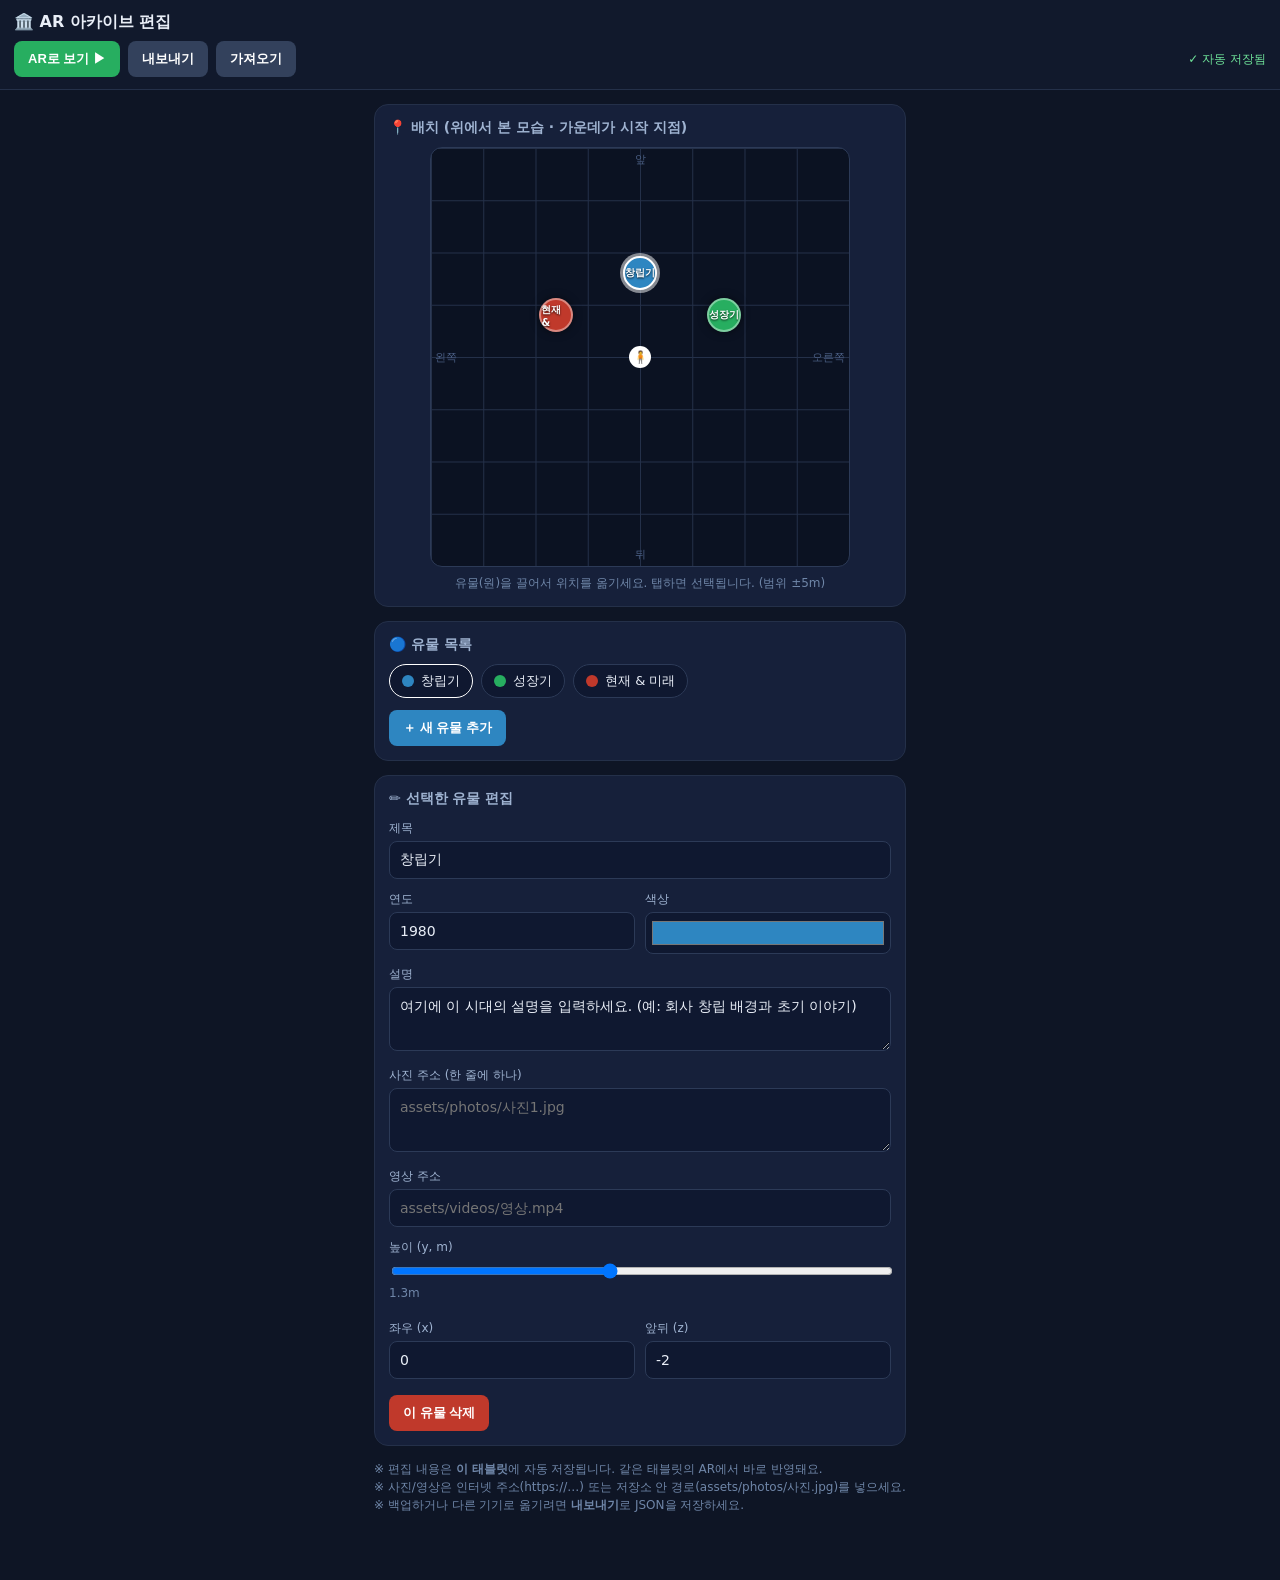
==== admin.html @ 9a2c1685 "feat: 웹 편집 화면(admin.html) + 데이터 저장소(data-store.js) - admin.html: 위에서 본 지도 드래그 배치, 유물 추가/삭제, 제목/연도/색/" ====
<!DOCTYPE html>
<html lang="ko">
<head>
  <meta charset="utf-8">
  <meta name="viewport" content="width=device-width, initial-scale=1, maximum-scale=1, user-scalable=no">
  <title>AR 아카이브 편집</title>
  <script src="js/data-store.js"></script>
  <style>
    * { box-sizing: border-box; -webkit-tap-highlight-color: transparent; }
    body { margin: 0; font-family: "Noto Sans KR", system-ui, sans-serif;
           background: #0e1525; color: #e9eef7; padding-bottom: 40px; }
    header { position: sticky; top: 0; z-index: 5; background: #11192c;
             padding: 12px 14px; display: flex; flex-wrap: wrap; gap: 8px; align-items: center;
             border-bottom: 1px solid #243049; }
    header h1 { font-size: 16px; margin: 0; flex: 1 1 100%; }
    .btn { border: 0; border-radius: 8px; padding: 9px 14px; font-size: 13px; font-weight: 700;
           color: #fff; background: #2E86C1; }
    .btn.gray { background: #33415c; }
    .btn.green { background: #27AE60; }
    .saved { font-size: 12px; color: #6fe39a; margin-left: auto; }

    .wrap { padding: 14px; max-width: 560px; margin: 0 auto; }
    .card { background: #16203a; border: 1px solid #243049; border-radius: 14px; padding: 14px; margin-bottom: 14px; }
    .card h2 { font-size: 14px; margin: 0 0 10px; color: #9fb3d1; }

    /* 배치 지도 */
    #map { position: relative; width: 100%; aspect-ratio: 1/1; max-width: 420px; margin: 0 auto;
           background:
             linear-gradient(#243049 1px, transparent 1px) 0 0/100% 12.5%,
             linear-gradient(90deg, #243049 1px, transparent 1px) 0 0/12.5% 100%,
             #0b1222;
           border: 1px solid #2c3a57; border-radius: 12px; touch-action: none; overflow: hidden; }
    #map .center { position: absolute; left: 50%; top: 50%; transform: translate(-50%,-50%);
                   width: 22px; height: 22px; border-radius: 50%; background: #fff;
                   display: grid; place-items: center; font-size: 12px; }
    #map .axis { position: absolute; color: #4a5e83; font-size: 11px; }
    #map .ax-f { top: 4px; left: 50%; transform: translateX(-50%); }
    #map .ax-b { bottom: 4px; left: 50%; transform: translateX(-50%); }
    #map .ax-l { left: 4px; top: 50%; transform: translateY(-50%); }
    #map .ax-r { right: 4px; top: 50%; transform: translateY(-50%); }
    .dot { position: absolute; width: 34px; height: 34px; border-radius: 50%;
           transform: translate(-50%,-50%); display: grid; place-items: center;
           font-size: 10px; font-weight: 700; color: #fff; cursor: grab;
           border: 2px solid rgba(255,255,255,.4); box-shadow: 0 0 8px rgba(0,0,0,.5); }
    .dot.sel { border-color: #fff; box-shadow: 0 0 0 3px rgba(255,255,255,.5); }
    .dot span { pointer-events: none; text-shadow: 0 1px 2px rgba(0,0,0,.8); }
    .hint { color: #6f86a8; font-size: 12px; text-align: center; margin: 8px 0 0; }

    /* 유물 목록 */
    .chips { display: flex; flex-wrap: wrap; gap: 8px; }
    .chip { border: 1px solid #2c3a57; border-radius: 999px; padding: 7px 12px; font-size: 13px;
            display: flex; align-items: center; gap: 7px; background: #0f1830; }
    .chip.sel { border-color: #fff; }
    .chip i { width: 12px; height: 12px; border-radius: 50%; display: inline-block; }

    /* 폼 */
    label { display: block; font-size: 12px; color: #9fb3d1; margin: 12px 0 4px; }
    input, textarea, select { width: 100%; background: #0f1830; border: 1px solid #2c3a57;
            border-radius: 8px; color: #e9eef7; padding: 10px; font-size: 14px; font-family: inherit; }
    textarea { resize: vertical; min-height: 64px; }
    .row { display: flex; gap: 10px; }
    .row > div { flex: 1; }
    input[type=color] { padding: 4px; height: 42px; }
    input[type=range] { padding: 0; }
    .danger { background: #c0392b; }
    .muted { color: #6f86a8; font-size: 12px; line-height: 1.5; }
  </style>
</head>
<body>
  <header>
    <h1>🏛️ AR 아카이브 편집</h1>
    <button class="btn green" id="ar-link">AR로 보기 ▶</button>
    <button class="btn gray" id="export">내보내기</button>
    <button class="btn gray" id="import">가져오기</button>
    <span class="saved" id="saved">✓ 자동 저장됨</span>
    <input type="file" id="file" accept="application/json" hidden>
  </header>

  <div class="wrap">
    <!-- 배치 지도 -->
    <div class="card">
      <h2>📍 배치 (위에서 본 모습 · 가운데가 시작 지점)</h2>
      <div id="map">
        <div class="center" title="시작 지점">🧍</div>
        <div class="axis ax-f">앞</div>
        <div class="axis ax-b">뒤</div>
        <div class="axis ax-l">왼쪽</div>
        <div class="axis ax-r">오른쪽</div>
      </div>
      <p class="hint">유물(원)을 끌어서 위치를 옮기세요. 탭하면 선택됩니다. (범위 ±5m)</p>
    </div>

    <!-- 유물 목록 -->
    <div class="card">
      <h2>🔵 유물 목록</h2>
      <div class="chips" id="chips"></div>
      <button class="btn" id="add" style="margin-top:12px;">＋ 새 유물 추가</button>
    </div>

    <!-- 선택된 유물 편집 -->
    <div class="card" id="editor">
      <h2>✏️ 선택한 유물 편집</h2>
      <div id="form"></div>
    </div>

    <p class="muted">
      ※ 편집 내용은 <b>이 태블릿</b>에 자동 저장됩니다. 같은 태블릿의 AR에서 바로 반영돼요.<br>
      ※ 사진/영상은 인터넷 주소(https://…) 또는 저장소 안 경로(assets/photos/사진.jpg)를 넣으세요.<br>
      ※ 백업하거나 다른 기기로 옮기려면 <b>내보내기</b>로 JSON을 저장하세요.
    </p>
  </div>

  <script>
    var RANGE = 5; // 지도 표시 범위 (±5m)
    var eras = Store.load();
    var selId = eras.length ? eras[0].id : null;

    var mapEl = document.getElementById('map');
    var chipsEl = document.getElementById('chips');
    var formEl = document.getElementById('form');
    var savedEl = document.getElementById('saved');

    function save() {
      Store.save(eras);
      savedEl.style.opacity = '1';
      savedEl.textContent = '✓ 자동 저장됨';
    }
    function sel() { return eras.find(function (e) { return e.id === selId; }); }

    /* ---------- 지도 ---------- */
    function xToPx(x) { return (x + RANGE) / (2 * RANGE) * mapEl.clientWidth; }
    function zToPy(z) { return (z + RANGE) / (2 * RANGE) * mapEl.clientHeight; }
    function pxToX(px) { return Math.max(-RANGE, Math.min(RANGE, px / mapEl.clientWidth * 2 * RANGE - RANGE)); }
    function pyToZ(py) { return Math.max(-RANGE, Math.min(RANGE, py / mapEl.clientHeight * 2 * RANGE - RANGE)); }

    function renderMap() {
      // 기존 dot 제거
      Array.prototype.slice.call(mapEl.querySelectorAll('.dot')).forEach(function (d) { d.remove(); });
      eras.forEach(function (e) {
        var dot = document.createElement('div');
        dot.className = 'dot' + (e.id === selId ? ' sel' : '');
        dot.style.background = e.color;
        dot.style.left = xToPx(e.x) + 'px';
        dot.style.top = zToPy(e.z) + 'px';
        dot.innerHTML = '<span>' + (e.title || '').slice(0, 4) + '</span>';
        attachDrag(dot, e);
        mapEl.appendChild(dot);
      });
    }

    function attachDrag(dot, e) {
      var dragging = false;
      dot.addEventListener('pointerdown', function (ev) {
        dragging = true; selId = e.id; dot.setPointerCapture(ev.pointerId);
        renderAll();
      });
      dot.addEventListener('pointermove', function (ev) {
        if (!dragging) return;
        var r = mapEl.getBoundingClientRect();
        e.x = +pxToX(ev.clientX - r.left).toFixed(2);
        e.z = +pyToZ(ev.clientY - r.top).toFixed(2);
        dot.style.left = xToPx(e.x) + 'px';
        dot.style.top = zToPy(e.z) + 'px';
        updatePosFields(e);
      });
      function end() { if (dragging) { dragging = false; save(); } }
      dot.addEventListener('pointerup', end);
      dot.addEventListener('pointercancel', end);
    }

    /* ---------- 목록 ---------- */
    function renderChips() {
      chipsEl.innerHTML = '';
      eras.forEach(function (e) {
        var c = document.createElement('div');
        c.className = 'chip' + (e.id === selId ? ' sel' : '');
        c.innerHTML = '<i style="background:' + e.color + '"></i>' + (e.title || '(제목없음)');
        c.addEventListener('click', function () { selId = e.id; renderAll(); });
        chipsEl.appendChild(c);
      });
    }

    /* ---------- 폼 ---------- */
    function updatePosFields(e) {
      var xf = document.getElementById('f-x'), zf = document.getElementById('f-z');
      if (xf) xf.value = e.x; if (zf) zf.value = e.z;
    }

    function renderForm() {
      var e = sel();
      if (!e) { formEl.innerHTML = '<p class="muted">유물을 추가하거나 선택하세요.</p>'; return; }
      formEl.innerHTML =
        '<label>제목</label><input id="f-title" value="' + esc(e.title) + '">' +
        '<div class="row"><div><label>연도</label><input id="f-year" value="' + esc(e.year) + '"></div>' +
        '<div><label>색상</label><input id="f-color" type="color" value="' + (e.color || '#2E86C1') + '"></div></div>' +
        '<label>설명</label><textarea id="f-text">' + esc(e.text) + '</textarea>' +
        '<label>사진 주소 (한 줄에 하나)</label><textarea id="f-images" placeholder="assets/photos/사진1.jpg">' + esc((e.images || []).join('\n')) + '</textarea>' +
        '<label>영상 주소</label><input id="f-video" value="' + esc(e.video) + '" placeholder="assets/videos/영상.mp4">' +
        '<div class="row"><div><label>높이 (y, m)</label><input id="f-y" type="range" min="0" max="3" step="0.1" value="' + (e.y || 1.4) + '"><div class="muted" id="f-y-val">' + (e.y || 1.4) + 'm</div></div></div>' +
        '<div class="row" style="margin-top:6px;"><div><label>좌우 (x)</label><input id="f-x" value="' + e.x + '" readonly></div><div><label>앞뒤 (z)</label><input id="f-z" value="' + e.z + '" readonly></div></div>' +
        '<button class="btn danger" id="del" style="margin-top:16px;">이 유물 삭제</button>';

      bind('f-title', 'title'); bind('f-year', 'year'); bind('f-text', 'text');
      bind('f-color', 'color', function () { renderMap(); renderChips(); });
      bind('f-video', 'video');
      document.getElementById('f-images').addEventListener('input', function () {
        e.images = this.value.split('\n').map(function (s) { return s.trim(); }).filter(Boolean); save();
      });
      var yEl = document.getElementById('f-y');
      yEl.addEventListener('input', function () {
        e.y = +this.value; document.getElementById('f-y-val').textContent = e.y + 'm'; save();
      });
      document.getElementById('del').addEventListener('click', function () {
        if (!confirm('"' + (e.title || '이 유물') + '" 을(를) 삭제할까요?')) return;
        eras = eras.filter(function (x) { return x.id !== e.id; });
        selId = eras.length ? eras[0].id : null; save(); renderAll();
      });
    }

    function bind(id, key, after) {
      var el = document.getElementById(id); if (!el) return;
      el.addEventListener('input', function () {
        var e = sel(); if (!e) return; e[key] = this.value; save();
        if (key === 'title') renderChips(), renderMap();
        if (after) after();
      });
    }

    function esc(s) { return String(s == null ? '' : s).replace(/[&<>"]/g, function (c) {
      return { '&': '&amp;', '<': '&lt;', '>': '&gt;', '"': '&quot;' }[c]; }); }

    function renderAll() { renderMap(); renderChips(); renderForm(); }

    /* ---------- 버튼 ---------- */
    document.getElementById('add').addEventListener('click', function () {
      var e = Store.blank(); eras.push(e); selId = e.id; save(); renderAll();
    });
    document.getElementById('ar-link').addEventListener('click', function () { location.href = 'ar.html'; });
    document.getElementById('export').addEventListener('click', function () {
      var blob = new Blob([JSON.stringify(eras, null, 2)], { type: 'application/json' });
      var a = document.createElement('a'); a.href = URL.createObjectURL(blob);
      a.download = 'ar-archive-content.json'; a.click();
    });
    document.getElementById('import').addEventListener('click', function () { document.getElementById('file').click(); });
    document.getElementById('file').addEventListener('change', function (ev) {
      var f = ev.target.files[0]; if (!f) return;
      var r = new FileReader();
      r.onload = function () {
        try {
          var d = JSON.parse(r.result);
          if (Array.isArray(d)) { eras = d; selId = eras.length ? eras[0].id : null; save(); renderAll(); alert('가져오기 완료'); }
          else alert('형식이 올바르지 않습니다.');
        } catch (e) { alert('JSON 읽기 실패: ' + e.message); }
      };
      r.readAsText(f);
    });

    window.addEventListener('resize', renderMap);
    renderAll();
  </script>
</body>
</html>
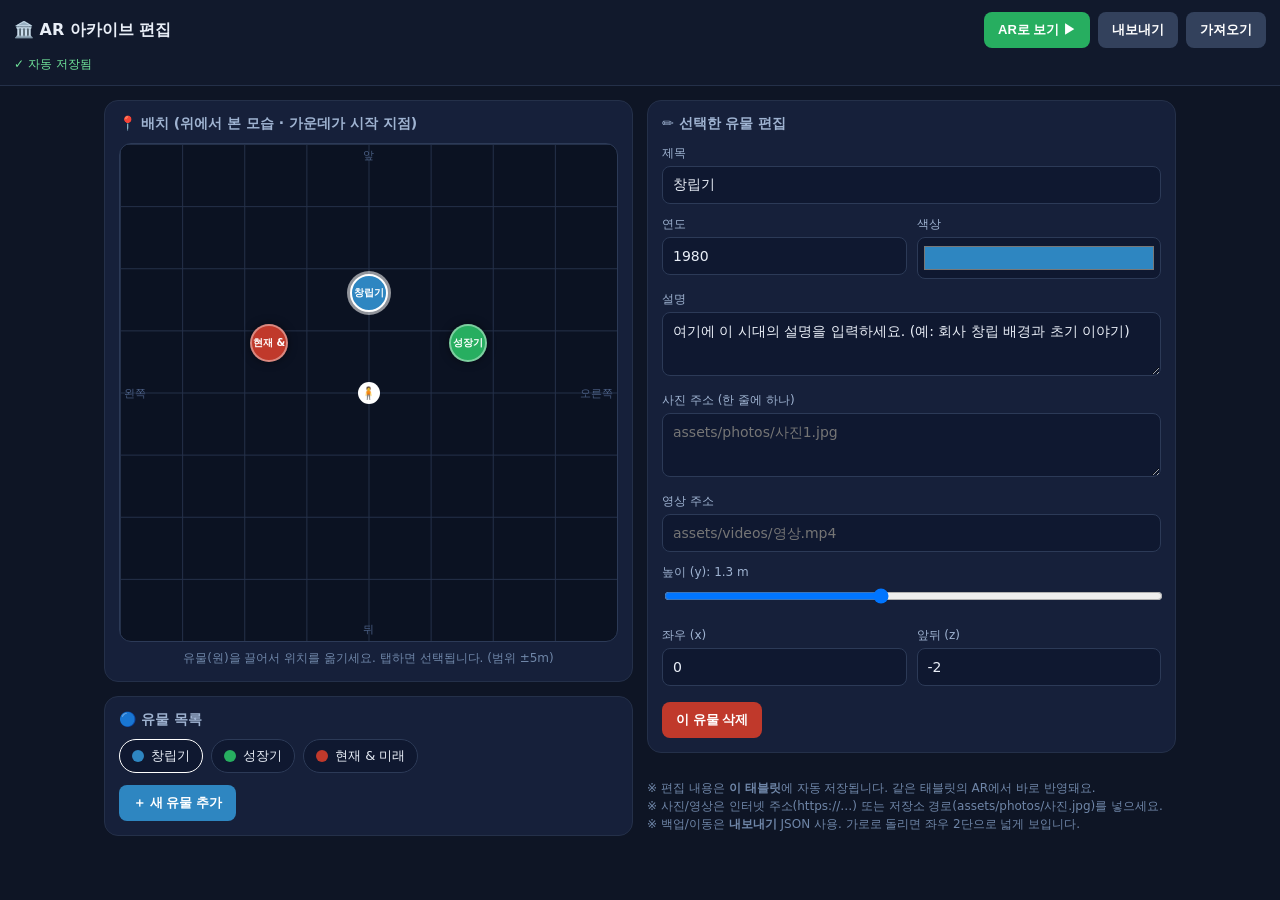
==== commit a623718d: "fix(admin): 드래그 정상화(지도 전체 포인터 처리) + 좌우 2단 레이아웃(지도/설정) - 드래그 중 dot 재생성으로 끊기던 버그 → 지도 컨테이너에서 포인터 캡처 처리" ====
--- a/admin.html
+++ b/admin.html
@@ -12,19 +12,23 @@
     header { position: sticky; top: 0; z-index: 5; background: #11192c;
              padding: 12px 14px; display: flex; flex-wrap: wrap; gap: 8px; align-items: center;
              border-bottom: 1px solid #243049; }
-    header h1 { font-size: 16px; margin: 0; flex: 1 1 100%; }
+    header h1 { font-size: 16px; margin: 0; flex: 1 1 auto; }
     .btn { border: 0; border-radius: 8px; padding: 9px 14px; font-size: 13px; font-weight: 700;
            color: #fff; background: #2E86C1; }
     .btn.gray { background: #33415c; }
     .btn.green { background: #27AE60; }
-    .saved { font-size: 12px; color: #6fe39a; margin-left: auto; }
-
-    .wrap { padding: 14px; max-width: 560px; margin: 0 auto; }
-    .card { background: #16203a; border: 1px solid #243049; border-radius: 14px; padding: 14px; margin-bottom: 14px; }
+    .saved { font-size: 12px; color: #6fe39a; flex: 1 1 100%; }
+
+    .layout { display: grid; grid-template-columns: 1fr 1fr; gap: 14px;
+              padding: 14px; max-width: 1100px; margin: 0 auto; align-items: start; }
+    @media (max-width: 760px) { .layout { grid-template-columns: 1fr; } }
+    .col { display: flex; flex-direction: column; gap: 14px; }
+
+    .card { background: #16203a; border: 1px solid #243049; border-radius: 14px; padding: 14px; }
     .card h2 { font-size: 14px; margin: 0 0 10px; color: #9fb3d1; }
 
     /* 배치 지도 */
-    #map { position: relative; width: 100%; aspect-ratio: 1/1; max-width: 420px; margin: 0 auto;
+    #map { position: relative; width: 100%; aspect-ratio: 1/1;
            background:
              linear-gradient(#243049 1px, transparent 1px) 0 0/100% 12.5%,
              linear-gradient(90deg, #243049 1px, transparent 1px) 0 0/12.5% 100%,
@@ -32,28 +36,26 @@
            border: 1px solid #2c3a57; border-radius: 12px; touch-action: none; overflow: hidden; }
     #map .center { position: absolute; left: 50%; top: 50%; transform: translate(-50%,-50%);
                    width: 22px; height: 22px; border-radius: 50%; background: #fff;
-                   display: grid; place-items: center; font-size: 12px; }
-    #map .axis { position: absolute; color: #4a5e83; font-size: 11px; }
+                   display: grid; place-items: center; font-size: 12px; pointer-events: none; }
+    #map .axis { position: absolute; color: #4a5e83; font-size: 11px; pointer-events: none; }
     #map .ax-f { top: 4px; left: 50%; transform: translateX(-50%); }
     #map .ax-b { bottom: 4px; left: 50%; transform: translateX(-50%); }
     #map .ax-l { left: 4px; top: 50%; transform: translateY(-50%); }
     #map .ax-r { right: 4px; top: 50%; transform: translateY(-50%); }
-    .dot { position: absolute; width: 34px; height: 34px; border-radius: 50%;
+    .dot { position: absolute; width: 38px; height: 38px; border-radius: 50%;
            transform: translate(-50%,-50%); display: grid; place-items: center;
-           font-size: 10px; font-weight: 700; color: #fff; cursor: grab;
-           border: 2px solid rgba(255,255,255,.4); box-shadow: 0 0 8px rgba(0,0,0,.5); }
-    .dot.sel { border-color: #fff; box-shadow: 0 0 0 3px rgba(255,255,255,.5); }
-    .dot span { pointer-events: none; text-shadow: 0 1px 2px rgba(0,0,0,.8); }
+           font-size: 10px; font-weight: 700; color: #fff;
+           border: 2px solid rgba(255,255,255,.4); box-shadow: 0 0 8px rgba(0,0,0,.5);
+           pointer-events: none; }
+    .dot.sel { border-color: #fff; box-shadow: 0 0 0 3px rgba(255,255,255,.55); }
     .hint { color: #6f86a8; font-size: 12px; text-align: center; margin: 8px 0 0; }
 
-    /* 유물 목록 */
     .chips { display: flex; flex-wrap: wrap; gap: 8px; }
     .chip { border: 1px solid #2c3a57; border-radius: 999px; padding: 7px 12px; font-size: 13px;
             display: flex; align-items: center; gap: 7px; background: #0f1830; }
     .chip.sel { border-color: #fff; }
     .chip i { width: 12px; height: 12px; border-radius: 50%; display: inline-block; }
 
-    /* 폼 */
     label { display: block; font-size: 12px; color: #9fb3d1; margin: 12px 0 4px; }
     input, textarea, select { width: 100%; background: #0f1830; border: 1px solid #2c3a57;
             border-radius: 8px; color: #e9eef7; padding: 10px; font-size: 14px; font-family: inherit; }
@@ -76,65 +78,64 @@
     <input type="file" id="file" accept="application/json" hidden>
   </header>
 
-  <div class="wrap">
-    <!-- 배치 지도 -->
-    <div class="card">
-      <h2>📍 배치 (위에서 본 모습 · 가운데가 시작 지점)</h2>
-      <div id="map">
-        <div class="center" title="시작 지점">🧍</div>
-        <div class="axis ax-f">앞</div>
-        <div class="axis ax-b">뒤</div>
-        <div class="axis ax-l">왼쪽</div>
-        <div class="axis ax-r">오른쪽</div>
+  <div class="layout">
+    <!-- 왼쪽: 배치 지도 + 목록 -->
+    <div class="col">
+      <div class="card">
+        <h2>📍 배치 (위에서 본 모습 · 가운데가 시작 지점)</h2>
+        <div id="map">
+          <div class="center" title="시작 지점">🧍</div>
+          <div class="axis ax-f">앞</div>
+          <div class="axis ax-b">뒤</div>
+          <div class="axis ax-l">왼쪽</div>
+          <div class="axis ax-r">오른쪽</div>
+        </div>
+        <p class="hint">유물(원)을 끌어서 위치를 옮기세요. 탭하면 선택됩니다. (범위 ±5m)</p>
       </div>
-      <p class="hint">유물(원)을 끌어서 위치를 옮기세요. 탭하면 선택됩니다. (범위 ±5m)</p>
+
+      <div class="card">
+        <h2>🔵 유물 목록</h2>
+        <div class="chips" id="chips"></div>
+        <button class="btn" id="add" style="margin-top:12px;">＋ 새 유물 추가</button>
+      </div>
     </div>
 
-    <!-- 유물 목록 -->
-    <div class="card">
-      <h2>🔵 유물 목록</h2>
-      <div class="chips" id="chips"></div>
-      <button class="btn" id="add" style="margin-top:12px;">＋ 새 유물 추가</button>
+    <!-- 오른쪽: 선택한 유물 편집 -->
+    <div class="col">
+      <div class="card">
+        <h2>✏️ 선택한 유물 편집</h2>
+        <div id="form"></div>
+      </div>
+      <p class="muted">
+        ※ 편집 내용은 <b>이 태블릿</b>에 자동 저장됩니다. 같은 태블릿의 AR에서 바로 반영돼요.<br>
+        ※ 사진/영상은 인터넷 주소(https://…) 또는 저장소 경로(assets/photos/사진.jpg)를 넣으세요.<br>
+        ※ 백업/이동은 <b>내보내기</b> JSON 사용. 가로로 돌리면 좌우 2단으로 넓게 보입니다.
+      </p>
     </div>
-
-    <!-- 선택된 유물 편집 -->
-    <div class="card" id="editor">
-      <h2>✏️ 선택한 유물 편집</h2>
-      <div id="form"></div>
-    </div>
-
-    <p class="muted">
-      ※ 편집 내용은 <b>이 태블릿</b>에 자동 저장됩니다. 같은 태블릿의 AR에서 바로 반영돼요.<br>
-      ※ 사진/영상은 인터넷 주소(https://…) 또는 저장소 안 경로(assets/photos/사진.jpg)를 넣으세요.<br>
-      ※ 백업하거나 다른 기기로 옮기려면 <b>내보내기</b>로 JSON을 저장하세요.
-    </p>
   </div>
 
   <script>
-    var RANGE = 5; // 지도 표시 범위 (±5m)
+    var RANGE = 5;
     var eras = Store.load();
     var selId = eras.length ? eras[0].id : null;
+    var dragEra = null;
 
     var mapEl = document.getElementById('map');
     var chipsEl = document.getElementById('chips');
     var formEl = document.getElementById('form');
     var savedEl = document.getElementById('saved');
 
-    function save() {
-      Store.save(eras);
-      savedEl.style.opacity = '1';
-      savedEl.textContent = '✓ 자동 저장됨';
-    }
+    function save() { Store.save(eras); savedEl.textContent = '✓ 자동 저장됨'; }
     function sel() { return eras.find(function (e) { return e.id === selId; }); }
-
-    /* ---------- 지도 ---------- */
+    function esc(s) { return String(s == null ? '' : s).replace(/[&<>"]/g, function (c) {
+      return { '&': '&amp;', '<': '&lt;', '>': '&gt;', '"': '&quot;' }[c]; }); }
+
     function xToPx(x) { return (x + RANGE) / (2 * RANGE) * mapEl.clientWidth; }
     function zToPy(z) { return (z + RANGE) / (2 * RANGE) * mapEl.clientHeight; }
     function pxToX(px) { return Math.max(-RANGE, Math.min(RANGE, px / mapEl.clientWidth * 2 * RANGE - RANGE)); }
     function pyToZ(py) { return Math.max(-RANGE, Math.min(RANGE, py / mapEl.clientHeight * 2 * RANGE - RANGE)); }
 
     function renderMap() {
-      // 기존 dot 제거
       Array.prototype.slice.call(mapEl.querySelectorAll('.dot')).forEach(function (d) { d.remove(); });
       eras.forEach(function (e) {
         var dot = document.createElement('div');
@@ -142,45 +143,47 @@
         dot.style.background = e.color;
         dot.style.left = xToPx(e.x) + 'px';
         dot.style.top = zToPy(e.z) + 'px';
-        dot.innerHTML = '<span>' + (e.title || '').slice(0, 4) + '</span>';
-        attachDrag(dot, e);
+        dot.textContent = (e.title || '').slice(0, 4);
         mapEl.appendChild(dot);
       });
     }
 
-    function attachDrag(dot, e) {
-      var dragging = false;
-      dot.addEventListener('pointerdown', function (ev) {
-        dragging = true; selId = e.id; dot.setPointerCapture(ev.pointerId);
-        renderAll();
-      });
-      dot.addEventListener('pointermove', function (ev) {
-        if (!dragging) return;
-        var r = mapEl.getBoundingClientRect();
-        e.x = +pxToX(ev.clientX - r.left).toFixed(2);
-        e.z = +pyToZ(ev.clientY - r.top).toFixed(2);
-        dot.style.left = xToPx(e.x) + 'px';
-        dot.style.top = zToPy(e.z) + 'px';
-        updatePosFields(e);
-      });
-      function end() { if (dragging) { dragging = false; save(); } }
-      dot.addEventListener('pointerup', end);
-      dot.addEventListener('pointercancel', end);
-    }
-
-    /* ---------- 목록 ---------- */
+    /* 지도 전체에서 드래그 처리 (원을 직접 만지지 않아도 됨) */
+    mapEl.addEventListener('pointerdown', function (ev) {
+      var r = mapEl.getBoundingClientRect();
+      var px = ev.clientX - r.left, py = ev.clientY - r.top;
+      var hit = null, best = 1e9;
+      eras.forEach(function (e) {
+        var d = Math.hypot(xToPx(e.x) - px, zToPy(e.z) - py);
+        if (d < 30 && d < best) { best = d; hit = e; }
+      });
+      if (!hit) return;
+      dragEra = hit; selId = hit.id;
+      mapEl.setPointerCapture(ev.pointerId);
+      renderChips(); renderForm(); renderMap();
+    });
+    mapEl.addEventListener('pointermove', function (ev) {
+      if (!dragEra) return;
+      var r = mapEl.getBoundingClientRect();
+      dragEra.x = +pxToX(ev.clientX - r.left).toFixed(2);
+      dragEra.z = +pyToZ(ev.clientY - r.top).toFixed(2);
+      renderMap(); updatePosFields(dragEra);
+    });
+    function endDrag() { if (dragEra) { dragEra = null; save(); } }
+    mapEl.addEventListener('pointerup', endDrag);
+    mapEl.addEventListener('pointercancel', endDrag);
+
     function renderChips() {
       chipsEl.innerHTML = '';
       eras.forEach(function (e) {
         var c = document.createElement('div');
         c.className = 'chip' + (e.id === selId ? ' sel' : '');
-        c.innerHTML = '<i style="background:' + e.color + '"></i>' + (e.title || '(제목없음)');
+        c.innerHTML = '<i style="background:' + e.color + '"></i>' + esc(e.title || '(제목없음)');
         c.addEventListener('click', function () { selId = e.id; renderAll(); });
         chipsEl.appendChild(c);
       });
     }
 
-    /* ---------- 폼 ---------- */
     function updatePosFields(e) {
       var xf = document.getElementById('f-x'), zf = document.getElementById('f-z');
       if (xf) xf.value = e.x; if (zf) zf.value = e.z;
@@ -196,19 +199,20 @@
         '<label>설명</label><textarea id="f-text">' + esc(e.text) + '</textarea>' +
         '<label>사진 주소 (한 줄에 하나)</label><textarea id="f-images" placeholder="assets/photos/사진1.jpg">' + esc((e.images || []).join('\n')) + '</textarea>' +
         '<label>영상 주소</label><input id="f-video" value="' + esc(e.video) + '" placeholder="assets/videos/영상.mp4">' +
-        '<div class="row"><div><label>높이 (y, m)</label><input id="f-y" type="range" min="0" max="3" step="0.1" value="' + (e.y || 1.4) + '"><div class="muted" id="f-y-val">' + (e.y || 1.4) + 'm</div></div></div>' +
+        '<label>높이 (y): <span id="f-y-val">' + (e.y || 1.4) + '</span> m</label><input id="f-y" type="range" min="0" max="3" step="0.1" value="' + (e.y || 1.4) + '">' +
         '<div class="row" style="margin-top:6px;"><div><label>좌우 (x)</label><input id="f-x" value="' + e.x + '" readonly></div><div><label>앞뒤 (z)</label><input id="f-z" value="' + e.z + '" readonly></div></div>' +
         '<button class="btn danger" id="del" style="margin-top:16px;">이 유물 삭제</button>';
 
-      bind('f-title', 'title'); bind('f-year', 'year'); bind('f-text', 'text');
+      bind('f-title', 'title', function () { renderChips(); renderMap(); });
+      bind('f-year', 'year');
+      bind('f-text', 'text');
       bind('f-color', 'color', function () { renderMap(); renderChips(); });
       bind('f-video', 'video');
       document.getElementById('f-images').addEventListener('input', function () {
         e.images = this.value.split('\n').map(function (s) { return s.trim(); }).filter(Boolean); save();
       });
-      var yEl = document.getElementById('f-y');
-      yEl.addEventListener('input', function () {
-        e.y = +this.value; document.getElementById('f-y-val').textContent = e.y + 'm'; save();
+      document.getElementById('f-y').addEventListener('input', function () {
+        e.y = +this.value; document.getElementById('f-y-val').textContent = e.y; save();
       });
       document.getElementById('del').addEventListener('click', function () {
         if (!confirm('"' + (e.title || '이 유물') + '" 을(를) 삭제할까요?')) return;
@@ -220,18 +224,12 @@
     function bind(id, key, after) {
       var el = document.getElementById(id); if (!el) return;
       el.addEventListener('input', function () {
-        var e = sel(); if (!e) return; e[key] = this.value; save();
-        if (key === 'title') renderChips(), renderMap();
-        if (after) after();
-      });
-    }
-
-    function esc(s) { return String(s == null ? '' : s).replace(/[&<>"]/g, function (c) {
-      return { '&': '&amp;', '<': '&lt;', '>': '&gt;', '"': '&quot;' }[c]; }); }
+        var e = sel(); if (!e) return; e[key] = this.value; save(); if (after) after();
+      });
+    }
 
     function renderAll() { renderMap(); renderChips(); renderForm(); }
 
-    /* ---------- 버튼 ---------- */
     document.getElementById('add').addEventListener('click', function () {
       var e = Store.blank(); eras.push(e); selId = e.id; save(); renderAll();
     });
@@ -257,6 +255,8 @@
 
     window.addEventListener('resize', renderMap);
     renderAll();
+    // 레이아웃 확정 후 좌표 재계산
+    setTimeout(renderMap, 100);
   </script>
 </body>
 </html>
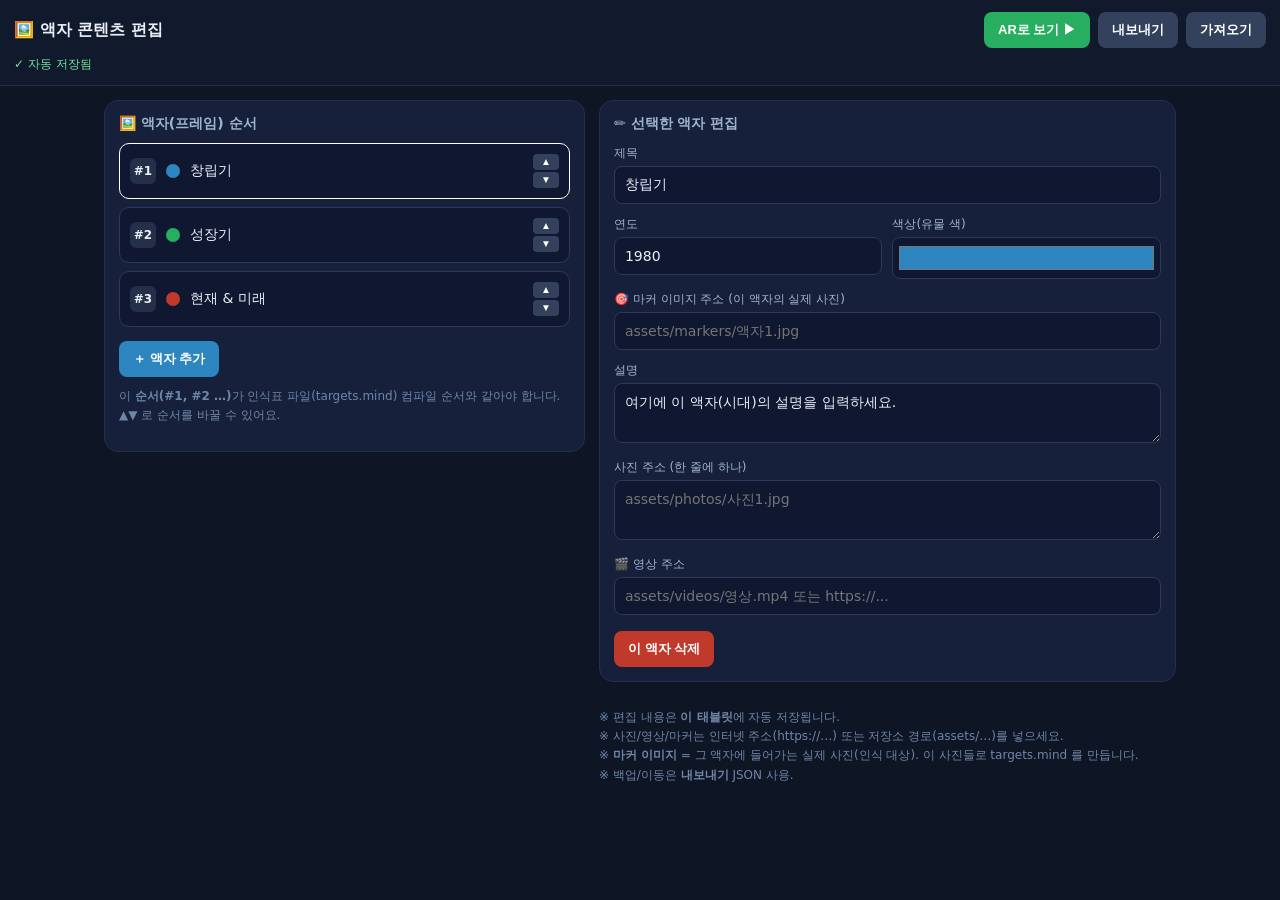
==== commit b8f56e5f: "feat: 마커(액자) AR로 전환 — MindAR 이미지 인식 + 영상 재생 - ar.html: MindAR 이미지 트래킹. 액자 비추면 targetFound→내용 팝업 - ma" ====
--- a/admin.html
+++ b/admin.html
@@ -3,7 +3,7 @@
 <head>
   <meta charset="utf-8">
   <meta name="viewport" content="width=device-width, initial-scale=1, maximum-scale=1, user-scalable=no">
-  <title>AR 아카이브 편집</title>
+  <title>AR 아카이브 편집 (액자/마커)</title>
   <script src="js/data-store.js"></script>
   <style>
     * { box-sizing: border-box; -webkit-tap-highlight-color: transparent; }
@@ -13,64 +13,43 @@
              padding: 12px 14px; display: flex; flex-wrap: wrap; gap: 8px; align-items: center;
              border-bottom: 1px solid #243049; }
     header h1 { font-size: 16px; margin: 0; flex: 1 1 auto; }
-    .btn { border: 0; border-radius: 8px; padding: 9px 14px; font-size: 13px; font-weight: 700;
-           color: #fff; background: #2E86C1; }
+    .btn { border: 0; border-radius: 8px; padding: 9px 14px; font-size: 13px; font-weight: 700; color: #fff; background: #2E86C1; }
     .btn.gray { background: #33415c; }
     .btn.green { background: #27AE60; }
+    .btn.sm { padding: 5px 9px; font-size: 13px; }
     .saved { font-size: 12px; color: #6fe39a; flex: 1 1 100%; }
 
-    .layout { display: grid; grid-template-columns: 1fr 1fr; gap: 14px;
-              padding: 14px; max-width: 1100px; margin: 0 auto; align-items: start; }
+    .layout { display: grid; grid-template-columns: 1fr 1.2fr; gap: 14px; padding: 14px; max-width: 1100px; margin: 0 auto; align-items: start; }
     @media (max-width: 760px) { .layout { grid-template-columns: 1fr; } }
     .col { display: flex; flex-direction: column; gap: 14px; }
-
     .card { background: #16203a; border: 1px solid #243049; border-radius: 14px; padding: 14px; }
     .card h2 { font-size: 14px; margin: 0 0 10px; color: #9fb3d1; }
 
-    /* 배치 지도 */
-    #map { position: relative; width: 100%; aspect-ratio: 1/1;
-           background:
-             linear-gradient(#243049 1px, transparent 1px) 0 0/100% 12.5%,
-             linear-gradient(90deg, #243049 1px, transparent 1px) 0 0/12.5% 100%,
-             #0b1222;
-           border: 1px solid #2c3a57; border-radius: 12px; touch-action: none; overflow: hidden; }
-    #map .center { position: absolute; left: 50%; top: 50%; transform: translate(-50%,-50%);
-                   width: 22px; height: 22px; border-radius: 50%; background: #fff;
-                   display: grid; place-items: center; font-size: 12px; pointer-events: none; }
-    #map .axis { position: absolute; color: #4a5e83; font-size: 11px; pointer-events: none; }
-    #map .ax-f { top: 4px; left: 50%; transform: translateX(-50%); }
-    #map .ax-b { bottom: 4px; left: 50%; transform: translateX(-50%); }
-    #map .ax-l { left: 4px; top: 50%; transform: translateY(-50%); }
-    #map .ax-r { right: 4px; top: 50%; transform: translateY(-50%); }
-    .dot { position: absolute; width: 38px; height: 38px; border-radius: 50%;
-           transform: translate(-50%,-50%); display: grid; place-items: center;
-           font-size: 10px; font-weight: 700; color: #fff;
-           border: 2px solid rgba(255,255,255,.4); box-shadow: 0 0 8px rgba(0,0,0,.5);
-           pointer-events: none; }
-    .dot.sel { border-color: #fff; box-shadow: 0 0 0 3px rgba(255,255,255,.55); }
-    .hint { color: #6f86a8; font-size: 12px; text-align: center; margin: 8px 0 0; }
-
-    .chips { display: flex; flex-wrap: wrap; gap: 8px; }
-    .chip { border: 1px solid #2c3a57; border-radius: 999px; padding: 7px 12px; font-size: 13px;
-            display: flex; align-items: center; gap: 7px; background: #0f1830; }
-    .chip.sel { border-color: #fff; }
-    .chip i { width: 12px; height: 12px; border-radius: 50%; display: inline-block; }
+    /* 프레임 목록 */
+    .frame { display: flex; align-items: center; gap: 10px; padding: 10px; border: 1px solid #2c3a57;
+             border-radius: 10px; background: #0f1830; margin-bottom: 8px; }
+    .frame.sel { border-color: #fff; }
+    .frame .idx { width: 26px; height: 26px; flex: none; border-radius: 6px; background: #243049;
+                  display: grid; place-items: center; font-size: 12px; font-weight: 700; }
+    .frame .dot { width: 14px; height: 14px; border-radius: 50%; flex: none; }
+    .frame .nm { flex: 1; font-size: 14px; overflow: hidden; text-overflow: ellipsis; white-space: nowrap; }
+    .frame .ord { display: flex; flex-direction: column; gap: 2px; }
+    .frame .ord button { border: 0; background: #33415c; color: #fff; border-radius: 4px; width: 26px; height: 16px; font-size: 10px; line-height: 1; }
 
     label { display: block; font-size: 12px; color: #9fb3d1; margin: 12px 0 4px; }
-    input, textarea, select { width: 100%; background: #0f1830; border: 1px solid #2c3a57;
-            border-radius: 8px; color: #e9eef7; padding: 10px; font-size: 14px; font-family: inherit; }
-    textarea { resize: vertical; min-height: 64px; }
-    .row { display: flex; gap: 10px; }
-    .row > div { flex: 1; }
+    input, textarea { width: 100%; background: #0f1830; border: 1px solid #2c3a57; border-radius: 8px;
+            color: #e9eef7; padding: 10px; font-size: 14px; font-family: inherit; }
+    textarea { resize: vertical; min-height: 60px; }
+    .row { display: flex; gap: 10px; } .row > div { flex: 1; }
     input[type=color] { padding: 4px; height: 42px; }
-    input[type=range] { padding: 0; }
     .danger { background: #c0392b; }
-    .muted { color: #6f86a8; font-size: 12px; line-height: 1.5; }
+    .muted { color: #6f86a8; font-size: 12px; line-height: 1.6; }
+    .thumb { max-width: 100%; max-height: 120px; border-radius: 8px; margin-top: 6px; display: none; }
   </style>
 </head>
 <body>
   <header>
-    <h1>🏛️ AR 아카이브 편집</h1>
+    <h1>🖼️ 액자 콘텐츠 편집</h1>
     <button class="btn green" id="ar-link">AR로 보기 ▶</button>
     <button class="btn gray" id="export">내보내기</button>
     <button class="btn gray" id="import">가져오기</button>
@@ -79,146 +58,112 @@
   </header>
 
   <div class="layout">
-    <!-- 왼쪽: 배치 지도 + 목록 -->
+    <!-- 왼쪽: 프레임 순서 -->
     <div class="col">
       <div class="card">
-        <h2>📍 배치 (위에서 본 모습 · 가운데가 시작 지점)</h2>
-        <div id="map">
-          <div class="center" title="시작 지점">🧍</div>
-          <div class="axis ax-f">앞</div>
-          <div class="axis ax-b">뒤</div>
-          <div class="axis ax-l">왼쪽</div>
-          <div class="axis ax-r">오른쪽</div>
-        </div>
-        <p class="hint">유물(원)을 끌어서 위치를 옮기세요. 탭하면 선택됩니다. (범위 ±5m)</p>
-      </div>
-
-      <div class="card">
-        <h2>🔵 유물 목록</h2>
-        <div class="chips" id="chips"></div>
-        <button class="btn" id="add" style="margin-top:12px;">＋ 새 유물 추가</button>
+        <h2>🖼️ 액자(프레임) 순서</h2>
+        <div id="list"></div>
+        <button class="btn" id="add" style="margin-top:6px;">＋ 액자 추가</button>
+        <p class="muted" style="margin-top:10px;">
+          이 <b>순서(#1, #2 …)</b>가 인식표 파일(targets.mind) 컴파일 순서와 같아야 합니다.<br>
+          ▲▼ 로 순서를 바꿀 수 있어요.
+        </p>
       </div>
     </div>
 
-    <!-- 오른쪽: 선택한 유물 편집 -->
+    <!-- 오른쪽: 선택 편집 -->
     <div class="col">
       <div class="card">
-        <h2>✏️ 선택한 유물 편집</h2>
+        <h2>✏️ 선택한 액자 편집</h2>
         <div id="form"></div>
       </div>
       <p class="muted">
-        ※ 편집 내용은 <b>이 태블릿</b>에 자동 저장됩니다. 같은 태블릿의 AR에서 바로 반영돼요.<br>
-        ※ 사진/영상은 인터넷 주소(https://…) 또는 저장소 경로(assets/photos/사진.jpg)를 넣으세요.<br>
-        ※ 백업/이동은 <b>내보내기</b> JSON 사용. 가로로 돌리면 좌우 2단으로 넓게 보입니다.
+        ※ 편집 내용은 <b>이 태블릿</b>에 자동 저장됩니다.<br>
+        ※ 사진/영상/마커는 인터넷 주소(https://…) 또는 저장소 경로(assets/…)를 넣으세요.<br>
+        ※ <b>마커 이미지</b> = 그 액자에 들어가는 실제 사진(인식 대상). 이 사진들로 targets.mind 를 만듭니다.<br>
+        ※ 백업/이동은 <b>내보내기</b> JSON 사용.
       </p>
     </div>
   </div>
 
   <script>
-    var RANGE = 5;
-    var eras = Store.load();
-    var selId = eras.length ? eras[0].id : null;
-    var dragEra = null;
-
-    var mapEl = document.getElementById('map');
-    var chipsEl = document.getElementById('chips');
+    var data = Store.load();
+    var selId = data.length ? data[0].id : null;
+    var listEl = document.getElementById('list');
     var formEl = document.getElementById('form');
     var savedEl = document.getElementById('saved');
 
-    function save() { Store.save(eras); savedEl.textContent = '✓ 자동 저장됨'; }
-    function sel() { return eras.find(function (e) { return e.id === selId; }); }
+    function save() { Store.save(data); savedEl.textContent = '✓ 자동 저장됨'; }
+    function sel() { return data.find(function (e) { return e.id === selId; }); }
     function esc(s) { return String(s == null ? '' : s).replace(/[&<>"]/g, function (c) {
       return { '&': '&amp;', '<': '&lt;', '>': '&gt;', '"': '&quot;' }[c]; }); }
 
-    function xToPx(x) { return (x + RANGE) / (2 * RANGE) * mapEl.clientWidth; }
-    function zToPy(z) { return (z + RANGE) / (2 * RANGE) * mapEl.clientHeight; }
-    function pxToX(px) { return Math.max(-RANGE, Math.min(RANGE, px / mapEl.clientWidth * 2 * RANGE - RANGE)); }
-    function pyToZ(py) { return Math.max(-RANGE, Math.min(RANGE, py / mapEl.clientHeight * 2 * RANGE - RANGE)); }
-
-    function renderMap() {
-      Array.prototype.slice.call(mapEl.querySelectorAll('.dot')).forEach(function (d) { d.remove(); });
-      eras.forEach(function (e) {
-        var dot = document.createElement('div');
-        dot.className = 'dot' + (e.id === selId ? ' sel' : '');
-        dot.style.background = e.color;
-        dot.style.left = xToPx(e.x) + 'px';
-        dot.style.top = zToPy(e.z) + 'px';
-        dot.textContent = (e.title || '').slice(0, 4);
-        mapEl.appendChild(dot);
-      });
-    }
-
-    /* 지도 전체에서 드래그 처리 (원을 직접 만지지 않아도 됨) */
-    mapEl.addEventListener('pointerdown', function (ev) {
-      var r = mapEl.getBoundingClientRect();
-      var px = ev.clientX - r.left, py = ev.clientY - r.top;
-      var hit = null, best = 1e9;
-      eras.forEach(function (e) {
-        var d = Math.hypot(xToPx(e.x) - px, zToPy(e.z) - py);
-        if (d < 30 && d < best) { best = d; hit = e; }
-      });
-      if (!hit) return;
-      dragEra = hit; selId = hit.id;
-      mapEl.setPointerCapture(ev.pointerId);
-      renderChips(); renderForm(); renderMap();
-    });
-    mapEl.addEventListener('pointermove', function (ev) {
-      if (!dragEra) return;
-      var r = mapEl.getBoundingClientRect();
-      dragEra.x = +pxToX(ev.clientX - r.left).toFixed(2);
-      dragEra.z = +pyToZ(ev.clientY - r.top).toFixed(2);
-      renderMap(); updatePosFields(dragEra);
-    });
-    function endDrag() { if (dragEra) { dragEra = null; save(); } }
-    mapEl.addEventListener('pointerup', endDrag);
-    mapEl.addEventListener('pointercancel', endDrag);
-
-    function renderChips() {
-      chipsEl.innerHTML = '';
-      eras.forEach(function (e) {
-        var c = document.createElement('div');
-        c.className = 'chip' + (e.id === selId ? ' sel' : '');
-        c.innerHTML = '<i style="background:' + e.color + '"></i>' + esc(e.title || '(제목없음)');
-        c.addEventListener('click', function () { selId = e.id; renderAll(); });
-        chipsEl.appendChild(c);
-      });
-    }
-
-    function updatePosFields(e) {
-      var xf = document.getElementById('f-x'), zf = document.getElementById('f-z');
-      if (xf) xf.value = e.x; if (zf) zf.value = e.z;
+    function renderList() {
+      listEl.innerHTML = '';
+      data.forEach(function (e, i) {
+        var row = document.createElement('div');
+        row.className = 'frame' + (e.id === selId ? ' sel' : '');
+        row.innerHTML =
+          '<div class="idx">#' + (i + 1) + '</div>' +
+          '<div class="dot" style="background:' + e.color + '"></div>' +
+          '<div class="nm">' + esc(e.title || '(제목없음)') + '</div>' +
+          '<div class="ord"><button data-up="' + i + '">▲</button><button data-dn="' + i + '">▼</button></div>';
+        row.querySelector('.nm').addEventListener('click', function () { selId = e.id; renderAll(); });
+        row.querySelector('.idx').addEventListener('click', function () { selId = e.id; renderAll(); });
+        row.querySelector('.dot').addEventListener('click', function () { selId = e.id; renderAll(); });
+        listEl.appendChild(row);
+      });
+      listEl.querySelectorAll('[data-up]').forEach(function (b) {
+        b.addEventListener('click', function () { move(+b.getAttribute('data-up'), -1); });
+      });
+      listEl.querySelectorAll('[data-dn]').forEach(function (b) {
+        b.addEventListener('click', function () { move(+b.getAttribute('data-dn'), 1); });
+      });
+    }
+
+    function move(i, dir) {
+      var j = i + dir;
+      if (j < 0 || j >= data.length) return;
+      var tmp = data[i]; data[i] = data[j]; data[j] = tmp;
+      save(); renderAll();
     }
 
     function renderForm() {
       var e = sel();
-      if (!e) { formEl.innerHTML = '<p class="muted">유물을 추가하거나 선택하세요.</p>'; return; }
+      if (!e) { formEl.innerHTML = '<p class="muted">액자를 추가하거나 선택하세요.</p>'; return; }
       formEl.innerHTML =
         '<label>제목</label><input id="f-title" value="' + esc(e.title) + '">' +
         '<div class="row"><div><label>연도</label><input id="f-year" value="' + esc(e.year) + '"></div>' +
-        '<div><label>색상</label><input id="f-color" type="color" value="' + (e.color || '#2E86C1') + '"></div></div>' +
+        '<div><label>색상(유물 색)</label><input id="f-color" type="color" value="' + (e.color || '#2E86C1') + '"></div></div>' +
+        '<label>🎯 마커 이미지 주소 (이 액자의 실제 사진)</label><input id="f-marker" value="' + esc(e.marker) + '" placeholder="assets/markers/액자1.jpg">' +
+        '<img class="thumb" id="thumb">' +
         '<label>설명</label><textarea id="f-text">' + esc(e.text) + '</textarea>' +
         '<label>사진 주소 (한 줄에 하나)</label><textarea id="f-images" placeholder="assets/photos/사진1.jpg">' + esc((e.images || []).join('\n')) + '</textarea>' +
-        '<label>영상 주소</label><input id="f-video" value="' + esc(e.video) + '" placeholder="assets/videos/영상.mp4">' +
-        '<label>높이 (y): <span id="f-y-val">' + (e.y || 1.4) + '</span> m</label><input id="f-y" type="range" min="0" max="3" step="0.1" value="' + (e.y || 1.4) + '">' +
-        '<div class="row" style="margin-top:6px;"><div><label>좌우 (x)</label><input id="f-x" value="' + e.x + '" readonly></div><div><label>앞뒤 (z)</label><input id="f-z" value="' + e.z + '" readonly></div></div>' +
-        '<button class="btn danger" id="del" style="margin-top:16px;">이 유물 삭제</button>';
-
-      bind('f-title', 'title', function () { renderChips(); renderMap(); });
+        '<label>🎬 영상 주소</label><input id="f-video" value="' + esc(e.video) + '" placeholder="assets/videos/영상.mp4 또는 https://...">' +
+        '<button class="btn danger" id="del" style="margin-top:16px;">이 액자 삭제</button>';
+
+      bindThumb(e);
+      bind('f-title', 'title', function () { renderList(); });
       bind('f-year', 'year');
+      bind('f-color', 'color', function () { renderList(); });
+      bind('f-marker', 'marker', function () { bindThumb(sel()); });
       bind('f-text', 'text');
-      bind('f-color', 'color', function () { renderMap(); renderChips(); });
       bind('f-video', 'video');
       document.getElementById('f-images').addEventListener('input', function () {
         e.images = this.value.split('\n').map(function (s) { return s.trim(); }).filter(Boolean); save();
       });
-      document.getElementById('f-y').addEventListener('input', function () {
-        e.y = +this.value; document.getElementById('f-y-val').textContent = e.y; save();
-      });
       document.getElementById('del').addEventListener('click', function () {
-        if (!confirm('"' + (e.title || '이 유물') + '" 을(를) 삭제할까요?')) return;
-        eras = eras.filter(function (x) { return x.id !== e.id; });
-        selId = eras.length ? eras[0].id : null; save(); renderAll();
-      });
+        if (!confirm('"' + (e.title || '이 액자') + '" 을(를) 삭제할까요?')) return;
+        data = data.filter(function (x) { return x.id !== e.id; });
+        selId = data.length ? data[0].id : null; save(); renderAll();
+      });
+    }
+
+    function bindThumb(e) {
+      var img = document.getElementById('thumb'); if (!img) return;
+      if (e && e.marker) { img.src = e.marker; img.style.display = 'block';
+        img.onerror = function () { img.style.display = 'none'; }; }
+      else { img.style.display = 'none'; }
     }
 
     function bind(id, key, after) {
@@ -228,14 +173,14 @@
       });
     }
 
-    function renderAll() { renderMap(); renderChips(); renderForm(); }
+    function renderAll() { renderList(); renderForm(); }
 
     document.getElementById('add').addEventListener('click', function () {
-      var e = Store.blank(); eras.push(e); selId = e.id; save(); renderAll();
+      var e = Store.blank(); data.push(e); selId = e.id; save(); renderAll();
     });
     document.getElementById('ar-link').addEventListener('click', function () { location.href = 'ar.html'; });
     document.getElementById('export').addEventListener('click', function () {
-      var blob = new Blob([JSON.stringify(eras, null, 2)], { type: 'application/json' });
+      var blob = new Blob([JSON.stringify(data, null, 2)], { type: 'application/json' });
       var a = document.createElement('a'); a.href = URL.createObjectURL(blob);
       a.download = 'ar-archive-content.json'; a.click();
     });
@@ -246,17 +191,14 @@
       r.onload = function () {
         try {
           var d = JSON.parse(r.result);
-          if (Array.isArray(d)) { eras = d; selId = eras.length ? eras[0].id : null; save(); renderAll(); alert('가져오기 완료'); }
+          if (Array.isArray(d)) { data = d; selId = data.length ? data[0].id : null; save(); renderAll(); alert('가져오기 완료'); }
           else alert('형식이 올바르지 않습니다.');
         } catch (e) { alert('JSON 읽기 실패: ' + e.message); }
       };
       r.readAsText(f);
     });
 
-    window.addEventListener('resize', renderMap);
     renderAll();
-    // 레이아웃 확정 후 좌표 재계산
-    setTimeout(renderMap, 100);
   </script>
 </body>
 </html>
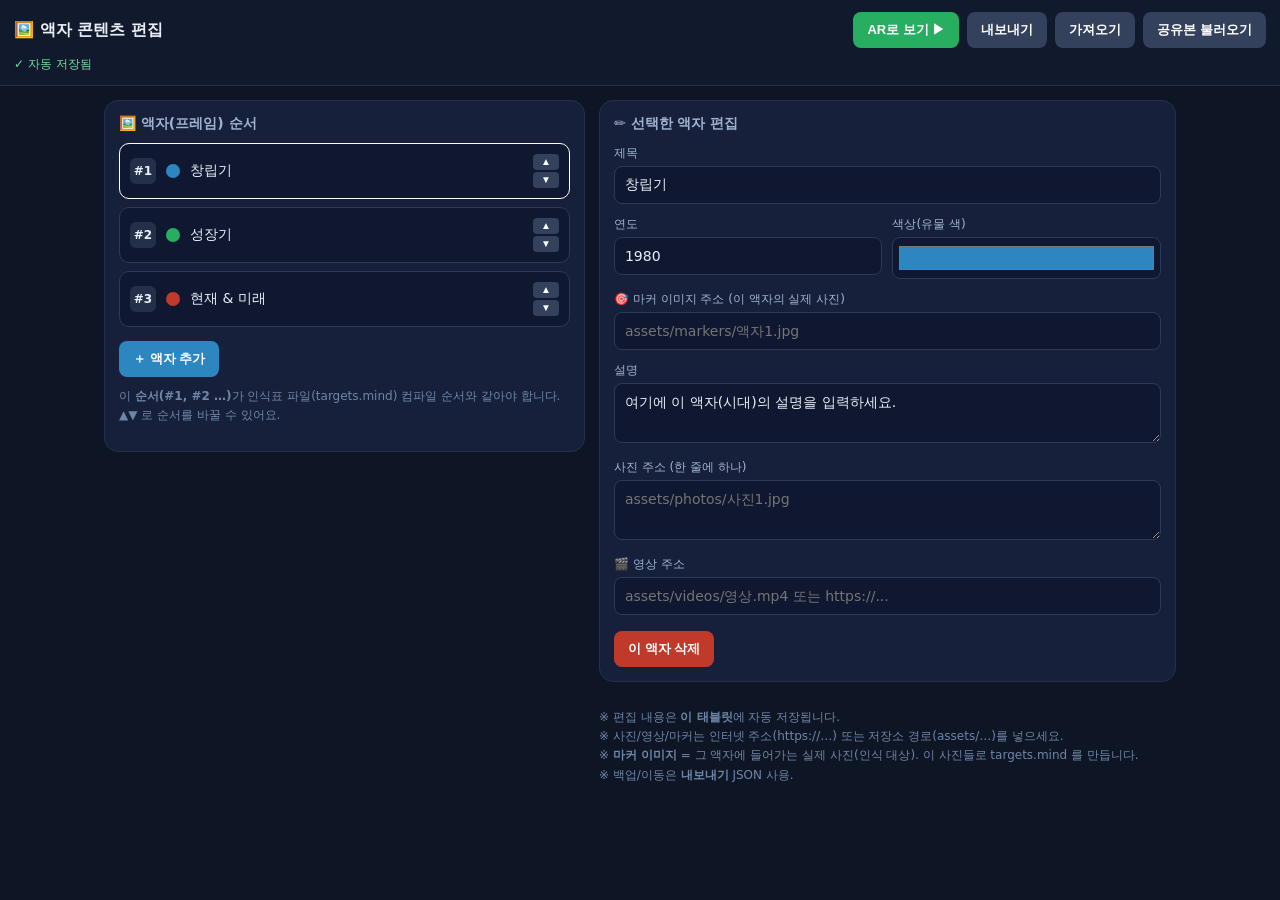
==== commit c2d24726: "feat: content.json 공유본 — AR은 저장소 공유 데이터를 읽어 모든 기기 동기화 - data-store: loadShared() = content.json(fetc" ====
--- a/admin.html
+++ b/admin.html
@@ -53,6 +53,7 @@
     <button class="btn green" id="ar-link">AR로 보기 ▶</button>
     <button class="btn gray" id="export">내보내기</button>
     <button class="btn gray" id="import">가져오기</button>
+    <button class="btn gray" id="pull">공유본 불러오기</button>
     <span class="saved" id="saved">✓ 자동 저장됨</span>
     <input type="file" id="file" accept="application/json" hidden>
   </header>
@@ -182,7 +183,18 @@
     document.getElementById('export').addEventListener('click', function () {
       var blob = new Blob([JSON.stringify(data, null, 2)], { type: 'application/json' });
       var a = document.createElement('a'); a.href = URL.createObjectURL(blob);
-      a.download = 'ar-archive-content.json'; a.click();
+      a.download = 'content.json'; a.click();
+    });
+    document.getElementById('pull').addEventListener('click', function () {
+      if (!confirm('저장소의 공유본(content.json)을 불러옵니다. 이 기기의 현재 편집 내용은 덮어써집니다. 계속할까요?')) return;
+      fetch('content.json?v=' + Date.now()).then(function (r) {
+        if (!r.ok) throw new Error('content.json 없음 (아직 배포 안 됨)');
+        return r.json();
+      }).then(function (d) {
+        if (!Array.isArray(d)) throw new Error('형식 오류');
+        data = d; selId = data.length ? data[0].id : null; save(); renderAll();
+        alert('공유본 ' + d.length + '개 불러옴');
+      }).catch(function (e) { alert('불러오기 실패: ' + e.message); });
     });
     document.getElementById('import').addEventListener('click', function () { document.getElementById('file').click(); });
     document.getElementById('file').addEventListener('change', function (ev) {
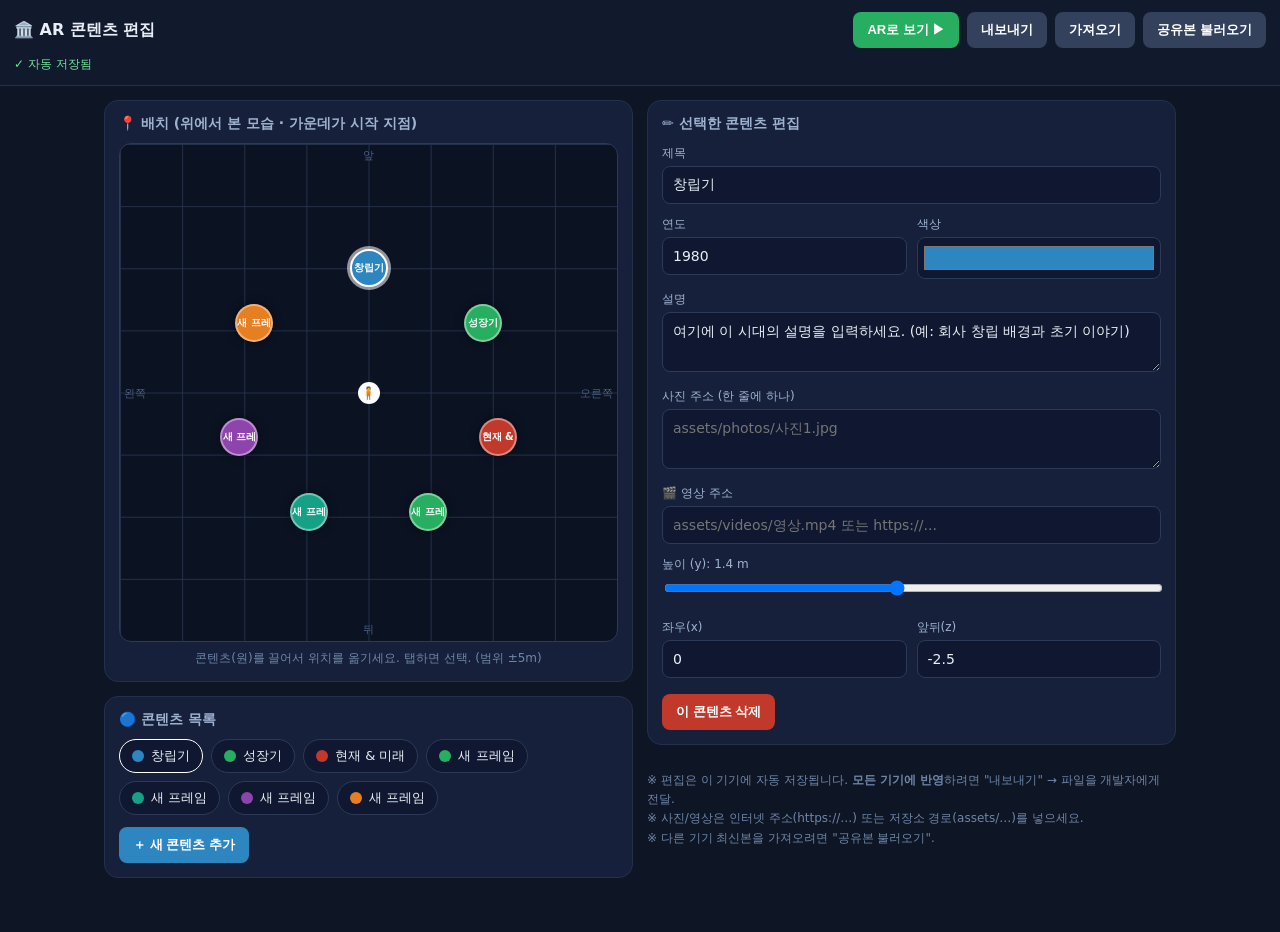
==== commit 14d9859a: "revert: 자유공간 AR로 복귀 (공간에 콘텐츠 + 걸어가 탭) + 공유본/영상 - ar.html: WebXR 자유공간 버전 복구 (스캔 방식 폐기) - spawner: con" ====
--- a/admin.html
+++ b/admin.html
@@ -3,53 +3,56 @@
 <head>
   <meta charset="utf-8">
   <meta name="viewport" content="width=device-width, initial-scale=1, maximum-scale=1, user-scalable=no">
-  <title>AR 아카이브 편집 (액자/마커)</title>
+  <title>AR 아카이브 편집</title>
   <script src="js/data-store.js"></script>
   <style>
     * { box-sizing: border-box; -webkit-tap-highlight-color: transparent; }
-    body { margin: 0; font-family: "Noto Sans KR", system-ui, sans-serif;
-           background: #0e1525; color: #e9eef7; padding-bottom: 40px; }
-    header { position: sticky; top: 0; z-index: 5; background: #11192c;
-             padding: 12px 14px; display: flex; flex-wrap: wrap; gap: 8px; align-items: center;
-             border-bottom: 1px solid #243049; }
+    body { margin: 0; font-family: "Noto Sans KR", system-ui, sans-serif; background: #0e1525; color: #e9eef7; padding-bottom: 40px; }
+    header { position: sticky; top: 0; z-index: 5; background: #11192c; padding: 12px 14px;
+             display: flex; flex-wrap: wrap; gap: 8px; align-items: center; border-bottom: 1px solid #243049; }
     header h1 { font-size: 16px; margin: 0; flex: 1 1 auto; }
     .btn { border: 0; border-radius: 8px; padding: 9px 14px; font-size: 13px; font-weight: 700; color: #fff; background: #2E86C1; }
-    .btn.gray { background: #33415c; }
-    .btn.green { background: #27AE60; }
-    .btn.sm { padding: 5px 9px; font-size: 13px; }
+    .btn.gray { background: #33415c; } .btn.green { background: #27AE60; }
     .saved { font-size: 12px; color: #6fe39a; flex: 1 1 100%; }
 
-    .layout { display: grid; grid-template-columns: 1fr 1.2fr; gap: 14px; padding: 14px; max-width: 1100px; margin: 0 auto; align-items: start; }
+    .layout { display: grid; grid-template-columns: 1fr 1fr; gap: 14px; padding: 14px; max-width: 1100px; margin: 0 auto; align-items: start; }
     @media (max-width: 760px) { .layout { grid-template-columns: 1fr; } }
     .col { display: flex; flex-direction: column; gap: 14px; }
     .card { background: #16203a; border: 1px solid #243049; border-radius: 14px; padding: 14px; }
     .card h2 { font-size: 14px; margin: 0 0 10px; color: #9fb3d1; }
 
-    /* 프레임 목록 */
-    .frame { display: flex; align-items: center; gap: 10px; padding: 10px; border: 1px solid #2c3a57;
-             border-radius: 10px; background: #0f1830; margin-bottom: 8px; }
-    .frame.sel { border-color: #fff; }
-    .frame .idx { width: 26px; height: 26px; flex: none; border-radius: 6px; background: #243049;
-                  display: grid; place-items: center; font-size: 12px; font-weight: 700; }
-    .frame .dot { width: 14px; height: 14px; border-radius: 50%; flex: none; }
-    .frame .nm { flex: 1; font-size: 14px; overflow: hidden; text-overflow: ellipsis; white-space: nowrap; }
-    .frame .ord { display: flex; flex-direction: column; gap: 2px; }
-    .frame .ord button { border: 0; background: #33415c; color: #fff; border-radius: 4px; width: 26px; height: 16px; font-size: 10px; line-height: 1; }
+    #map { position: relative; width: 100%; aspect-ratio: 1/1;
+           background: linear-gradient(#243049 1px, transparent 1px) 0 0/100% 12.5%,
+                       linear-gradient(90deg, #243049 1px, transparent 1px) 0 0/12.5% 100%, #0b1222;
+           border: 1px solid #2c3a57; border-radius: 12px; touch-action: none; overflow: hidden; }
+    #map .center { position: absolute; left: 50%; top: 50%; transform: translate(-50%,-50%); width: 22px; height: 22px;
+                   border-radius: 50%; background: #fff; display: grid; place-items: center; font-size: 12px; pointer-events: none; }
+    #map .axis { position: absolute; color: #4a5e83; font-size: 11px; pointer-events: none; }
+    #map .ax-f { top: 4px; left: 50%; transform: translateX(-50%); } #map .ax-b { bottom: 4px; left: 50%; transform: translateX(-50%); }
+    #map .ax-l { left: 4px; top: 50%; transform: translateY(-50%); } #map .ax-r { right: 4px; top: 50%; transform: translateY(-50%); }
+    .dot { position: absolute; width: 38px; height: 38px; border-radius: 50%; transform: translate(-50%,-50%);
+           display: grid; place-items: center; font-size: 10px; font-weight: 700; color: #fff;
+           border: 2px solid rgba(255,255,255,.4); box-shadow: 0 0 8px rgba(0,0,0,.5); pointer-events: none; }
+    .dot.sel { border-color: #fff; box-shadow: 0 0 0 3px rgba(255,255,255,.55); }
+    .hint { color: #6f86a8; font-size: 12px; text-align: center; margin: 8px 0 0; }
+
+    .chips { display: flex; flex-wrap: wrap; gap: 8px; }
+    .chip { border: 1px solid #2c3a57; border-radius: 999px; padding: 7px 12px; font-size: 13px;
+            display: flex; align-items: center; gap: 7px; background: #0f1830; }
+    .chip.sel { border-color: #fff; } .chip i { width: 12px; height: 12px; border-radius: 50%; display: inline-block; }
 
     label { display: block; font-size: 12px; color: #9fb3d1; margin: 12px 0 4px; }
     input, textarea { width: 100%; background: #0f1830; border: 1px solid #2c3a57; border-radius: 8px;
             color: #e9eef7; padding: 10px; font-size: 14px; font-family: inherit; }
     textarea { resize: vertical; min-height: 60px; }
     .row { display: flex; gap: 10px; } .row > div { flex: 1; }
-    input[type=color] { padding: 4px; height: 42px; }
-    .danger { background: #c0392b; }
-    .muted { color: #6f86a8; font-size: 12px; line-height: 1.6; }
-    .thumb { max-width: 100%; max-height: 120px; border-radius: 8px; margin-top: 6px; display: none; }
+    input[type=color] { padding: 4px; height: 42px; } input[type=range] { padding: 0; }
+    .danger { background: #c0392b; } .muted { color: #6f86a8; font-size: 12px; line-height: 1.6; }
   </style>
 </head>
 <body>
   <header>
-    <h1>🖼️ 액자 콘텐츠 편집</h1>
+    <h1>🏛️ AR 콘텐츠 편집</h1>
     <button class="btn green" id="ar-link">AR로 보기 ▶</button>
     <button class="btn gray" id="export">내보내기</button>
     <button class="btn gray" id="import">가져오기</button>
@@ -59,38 +62,40 @@
   </header>
 
   <div class="layout">
-    <!-- 왼쪽: 프레임 순서 -->
     <div class="col">
       <div class="card">
-        <h2>🖼️ 액자(프레임) 순서</h2>
-        <div id="list"></div>
-        <button class="btn" id="add" style="margin-top:6px;">＋ 액자 추가</button>
-        <p class="muted" style="margin-top:10px;">
-          이 <b>순서(#1, #2 …)</b>가 인식표 파일(targets.mind) 컴파일 순서와 같아야 합니다.<br>
-          ▲▼ 로 순서를 바꿀 수 있어요.
-        </p>
+        <h2>📍 배치 (위에서 본 모습 · 가운데가 시작 지점)</h2>
+        <div id="map">
+          <div class="center" title="시작 지점">🧍</div>
+          <div class="axis ax-f">앞</div><div class="axis ax-b">뒤</div>
+          <div class="axis ax-l">왼쪽</div><div class="axis ax-r">오른쪽</div>
+        </div>
+        <p class="hint">콘텐츠(원)를 끌어서 위치를 옮기세요. 탭하면 선택. (범위 ±5m)</p>
+      </div>
+      <div class="card">
+        <h2>🔵 콘텐츠 목록</h2>
+        <div class="chips" id="chips"></div>
+        <button class="btn" id="add" style="margin-top:12px;">＋ 새 콘텐츠 추가</button>
       </div>
     </div>
 
-    <!-- 오른쪽: 선택 편집 -->
     <div class="col">
       <div class="card">
-        <h2>✏️ 선택한 액자 편집</h2>
+        <h2>✏️ 선택한 콘텐츠 편집</h2>
         <div id="form"></div>
       </div>
       <p class="muted">
-        ※ 편집 내용은 <b>이 태블릿</b>에 자동 저장됩니다.<br>
-        ※ 사진/영상/마커는 인터넷 주소(https://…) 또는 저장소 경로(assets/…)를 넣으세요.<br>
-        ※ <b>마커 이미지</b> = 그 액자에 들어가는 실제 사진(인식 대상). 이 사진들로 targets.mind 를 만듭니다.<br>
-        ※ 백업/이동은 <b>내보내기</b> JSON 사용.
+        ※ 편집은 이 기기에 자동 저장됩니다. <b>모든 기기에 반영</b>하려면 "내보내기" → 파일을 개발자에게 전달.<br>
+        ※ 사진/영상은 인터넷 주소(https://…) 또는 저장소 경로(assets/…)를 넣으세요.<br>
+        ※ 다른 기기 최신본을 가져오려면 "공유본 불러오기".
       </p>
     </div>
   </div>
 
   <script>
-    var data = Store.load();
-    var selId = data.length ? data[0].id : null;
-    var listEl = document.getElementById('list');
+    var RANGE = 5, data = [], selId = null, dragE = null;
+    var mapEl = document.getElementById('map');
+    var chipsEl = document.getElementById('chips');
     var formEl = document.getElementById('form');
     var savedEl = document.getElementById('saved');
 
@@ -99,118 +104,125 @@
     function esc(s) { return String(s == null ? '' : s).replace(/[&<>"]/g, function (c) {
       return { '&': '&amp;', '<': '&lt;', '>': '&gt;', '"': '&quot;' }[c]; }); }
 
-    function renderList() {
-      listEl.innerHTML = '';
-      data.forEach(function (e, i) {
-        var row = document.createElement('div');
-        row.className = 'frame' + (e.id === selId ? ' sel' : '');
-        row.innerHTML =
-          '<div class="idx">#' + (i + 1) + '</div>' +
-          '<div class="dot" style="background:' + e.color + '"></div>' +
-          '<div class="nm">' + esc(e.title || '(제목없음)') + '</div>' +
-          '<div class="ord"><button data-up="' + i + '">▲</button><button data-dn="' + i + '">▼</button></div>';
-        row.querySelector('.nm').addEventListener('click', function () { selId = e.id; renderAll(); });
-        row.querySelector('.idx').addEventListener('click', function () { selId = e.id; renderAll(); });
-        row.querySelector('.dot').addEventListener('click', function () { selId = e.id; renderAll(); });
-        listEl.appendChild(row);
-      });
-      listEl.querySelectorAll('[data-up]').forEach(function (b) {
-        b.addEventListener('click', function () { move(+b.getAttribute('data-up'), -1); });
-      });
-      listEl.querySelectorAll('[data-dn]').forEach(function (b) {
-        b.addEventListener('click', function () { move(+b.getAttribute('data-dn'), 1); });
-      });
-    }
-
-    function move(i, dir) {
-      var j = i + dir;
-      if (j < 0 || j >= data.length) return;
-      var tmp = data[i]; data[i] = data[j]; data[j] = tmp;
-      save(); renderAll();
+    function xToPx(x) { return (x + RANGE) / (2 * RANGE) * mapEl.clientWidth; }
+    function zToPy(z) { return (z + RANGE) / (2 * RANGE) * mapEl.clientHeight; }
+    function pxToX(px) { return Math.max(-RANGE, Math.min(RANGE, px / mapEl.clientWidth * 2 * RANGE - RANGE)); }
+    function pyToZ(py) { return Math.max(-RANGE, Math.min(RANGE, py / mapEl.clientHeight * 2 * RANGE - RANGE)); }
+
+    function renderMap() {
+      Array.prototype.slice.call(mapEl.querySelectorAll('.dot')).forEach(function (d) { d.remove(); });
+      data.forEach(function (e) {
+        if (e.x == null) e.x = 0; if (e.z == null) e.z = -2;
+        var dot = document.createElement('div');
+        dot.className = 'dot' + (e.id === selId ? ' sel' : '');
+        dot.style.background = e.color; dot.style.left = xToPx(e.x) + 'px'; dot.style.top = zToPy(e.z) + 'px';
+        dot.textContent = (e.title || '').slice(0, 4);
+        mapEl.appendChild(dot);
+      });
+    }
+    mapEl.addEventListener('pointerdown', function (ev) {
+      var r = mapEl.getBoundingClientRect(), px = ev.clientX - r.left, py = ev.clientY - r.top, hit = null, best = 1e9;
+      data.forEach(function (e) { var d = Math.hypot(xToPx(e.x) - px, zToPy(e.z) - py); if (d < 30 && d < best) { best = d; hit = e; } });
+      if (!hit) return;
+      dragE = hit; selId = hit.id; mapEl.setPointerCapture(ev.pointerId); renderAll();
+    });
+    mapEl.addEventListener('pointermove', function (ev) {
+      if (!dragE) return;
+      var r = mapEl.getBoundingClientRect();
+      dragE.x = +pxToX(ev.clientX - r.left).toFixed(2); dragE.z = +pyToZ(ev.clientY - r.top).toFixed(2);
+      renderMap();
+      var xf = document.getElementById('f-x'), zf = document.getElementById('f-z');
+      if (xf) xf.value = dragE.x; if (zf) zf.value = dragE.z;
+    });
+    function endDrag() { if (dragE) { dragE = null; save(); } }
+    mapEl.addEventListener('pointerup', endDrag); mapEl.addEventListener('pointercancel', endDrag);
+
+    function renderChips() {
+      chipsEl.innerHTML = '';
+      data.forEach(function (e) {
+        var c = document.createElement('div');
+        c.className = 'chip' + (e.id === selId ? ' sel' : '');
+        c.innerHTML = '<i style="background:' + e.color + '"></i>' + esc(e.title || '(제목없음)');
+        c.addEventListener('click', function () { selId = e.id; renderAll(); });
+        chipsEl.appendChild(c);
+      });
     }
 
     function renderForm() {
       var e = sel();
-      if (!e) { formEl.innerHTML = '<p class="muted">액자를 추가하거나 선택하세요.</p>'; return; }
+      if (!e) { formEl.innerHTML = '<p class="muted">콘텐츠를 추가하거나 선택하세요.</p>'; return; }
       formEl.innerHTML =
         '<label>제목</label><input id="f-title" value="' + esc(e.title) + '">' +
         '<div class="row"><div><label>연도</label><input id="f-year" value="' + esc(e.year) + '"></div>' +
-        '<div><label>색상(유물 색)</label><input id="f-color" type="color" value="' + (e.color || '#2E86C1') + '"></div></div>' +
-        '<label>🎯 마커 이미지 주소 (이 액자의 실제 사진)</label><input id="f-marker" value="' + esc(e.marker) + '" placeholder="assets/markers/액자1.jpg">' +
-        '<img class="thumb" id="thumb">' +
+        '<div><label>색상</label><input id="f-color" type="color" value="' + (e.color || '#2E86C1') + '"></div></div>' +
         '<label>설명</label><textarea id="f-text">' + esc(e.text) + '</textarea>' +
         '<label>사진 주소 (한 줄에 하나)</label><textarea id="f-images" placeholder="assets/photos/사진1.jpg">' + esc((e.images || []).join('\n')) + '</textarea>' +
         '<label>🎬 영상 주소</label><input id="f-video" value="' + esc(e.video) + '" placeholder="assets/videos/영상.mp4 또는 https://...">' +
-        '<button class="btn danger" id="del" style="margin-top:16px;">이 액자 삭제</button>';
-
-      bindThumb(e);
-      bind('f-title', 'title', function () { renderList(); });
-      bind('f-year', 'year');
-      bind('f-color', 'color', function () { renderList(); });
-      bind('f-marker', 'marker', function () { bindThumb(sel()); });
-      bind('f-text', 'text');
+        '<label>높이 (y): <span id="f-y-val">' + (e.y || 1.4) + '</span> m</label><input id="f-y" type="range" min="0" max="3" step="0.1" value="' + (e.y || 1.4) + '">' +
+        '<div class="row" style="margin-top:6px;"><div><label>좌우(x)</label><input id="f-x" value="' + e.x + '" readonly></div><div><label>앞뒤(z)</label><input id="f-z" value="' + e.z + '" readonly></div></div>' +
+        '<button class="btn danger" id="del" style="margin-top:16px;">이 콘텐츠 삭제</button>';
+      bind('f-title', 'title', function () { renderChips(); renderMap(); });
+      bind('f-year', 'year'); bind('f-text', 'text');
+      bind('f-color', 'color', function () { renderMap(); renderChips(); });
       bind('f-video', 'video');
       document.getElementById('f-images').addEventListener('input', function () {
         e.images = this.value.split('\n').map(function (s) { return s.trim(); }).filter(Boolean); save();
       });
+      document.getElementById('f-y').addEventListener('input', function () {
+        e.y = +this.value; document.getElementById('f-y-val').textContent = e.y; save();
+      });
       document.getElementById('del').addEventListener('click', function () {
-        if (!confirm('"' + (e.title || '이 액자') + '" 을(를) 삭제할까요?')) return;
+        if (!confirm('"' + (e.title || '이 콘텐츠') + '" 을(를) 삭제할까요?')) return;
         data = data.filter(function (x) { return x.id !== e.id; });
         selId = data.length ? data[0].id : null; save(); renderAll();
       });
     }
-
-    function bindThumb(e) {
-      var img = document.getElementById('thumb'); if (!img) return;
-      if (e && e.marker) { img.src = e.marker; img.style.display = 'block';
-        img.onerror = function () { img.style.display = 'none'; }; }
-      else { img.style.display = 'none'; }
-    }
-
     function bind(id, key, after) {
       var el = document.getElementById(id); if (!el) return;
-      el.addEventListener('input', function () {
-        var e = sel(); if (!e) return; e[key] = this.value; save(); if (after) after();
-      });
-    }
-
-    function renderAll() { renderList(); renderForm(); }
+      el.addEventListener('input', function () { var e = sel(); if (!e) return; e[key] = this.value; save(); if (after) after(); });
+    }
+    function renderAll() { renderMap(); renderChips(); renderForm(); }
 
     document.getElementById('add').addEventListener('click', function () {
-      var e = Store.blank(); data.push(e); selId = e.id; save(); renderAll();
+      var e = Store.blank();
+      // 새 콘텐츠는 시작점 주변에 흩어 배치 (겹침 방지)
+      var n = data.length, ang = n * 0.9;
+      e.x = +(Math.sin(ang) * 2).toFixed(2); e.z = +(-2 - Math.cos(ang)).toFixed(2);
+      data.push(e); selId = e.id; save(); renderAll();
     });
     document.getElementById('ar-link').addEventListener('click', function () { location.href = 'ar.html'; });
     document.getElementById('export').addEventListener('click', function () {
       var blob = new Blob([JSON.stringify(data, null, 2)], { type: 'application/json' });
-      var a = document.createElement('a'); a.href = URL.createObjectURL(blob);
-      a.download = 'content.json'; a.click();
-    });
-    document.getElementById('pull').addEventListener('click', function () {
-      if (!confirm('저장소의 공유본(content.json)을 불러옵니다. 이 기기의 현재 편집 내용은 덮어써집니다. 계속할까요?')) return;
-      fetch('content.json?v=' + Date.now()).then(function (r) {
-        if (!r.ok) throw new Error('content.json 없음 (아직 배포 안 됨)');
-        return r.json();
-      }).then(function (d) {
-        if (!Array.isArray(d)) throw new Error('형식 오류');
-        data = d; selId = data.length ? data[0].id : null; save(); renderAll();
-        alert('공유본 ' + d.length + '개 불러옴');
-      }).catch(function (e) { alert('불러오기 실패: ' + e.message); });
+      var a = document.createElement('a'); a.href = URL.createObjectURL(blob); a.download = 'content.json'; a.click();
     });
     document.getElementById('import').addEventListener('click', function () { document.getElementById('file').click(); });
     document.getElementById('file').addEventListener('change', function (ev) {
       var f = ev.target.files[0]; if (!f) return;
       var r = new FileReader();
       r.onload = function () {
-        try {
-          var d = JSON.parse(r.result);
+        try { var d = JSON.parse(r.result);
           if (Array.isArray(d)) { data = d; selId = data.length ? data[0].id : null; save(); renderAll(); alert('가져오기 완료'); }
-          else alert('형식이 올바르지 않습니다.');
-        } catch (e) { alert('JSON 읽기 실패: ' + e.message); }
+          else alert('형식 오류'); } catch (e) { alert('JSON 읽기 실패: ' + e.message); }
       };
       r.readAsText(f);
     });
-
-    renderAll();
+    document.getElementById('pull').addEventListener('click', function () {
+      if (!confirm('저장소 공유본(content.json)을 불러옵니다. 이 기기 편집 내용은 덮어써집니다. 계속?')) return;
+      fetch('content.json?v=' + Date.now()).then(function (r) { if (!r.ok) throw new Error('content.json 없음'); return r.json(); })
+        .then(function (d) { if (!Array.isArray(d)) throw new Error('형식 오류');
+          data = d; selId = data.length ? data[0].id : null; save(); renderAll(); alert('공유본 ' + d.length + '개 불러옴'); })
+        .catch(function (e) { alert('불러오기 실패: ' + e.message); });
+    });
+
+    window.addEventListener('resize', renderMap);
+
+    // 시작 시 공유본(content.json) → 로컬 → 기본값 순으로 로드
+    (async function () {
+      data = await Store.loadShared();
+      selId = data.length ? data[0].id : null;
+      renderAll();
+      setTimeout(renderMap, 100);
+    })();
   </script>
 </body>
 </html>
